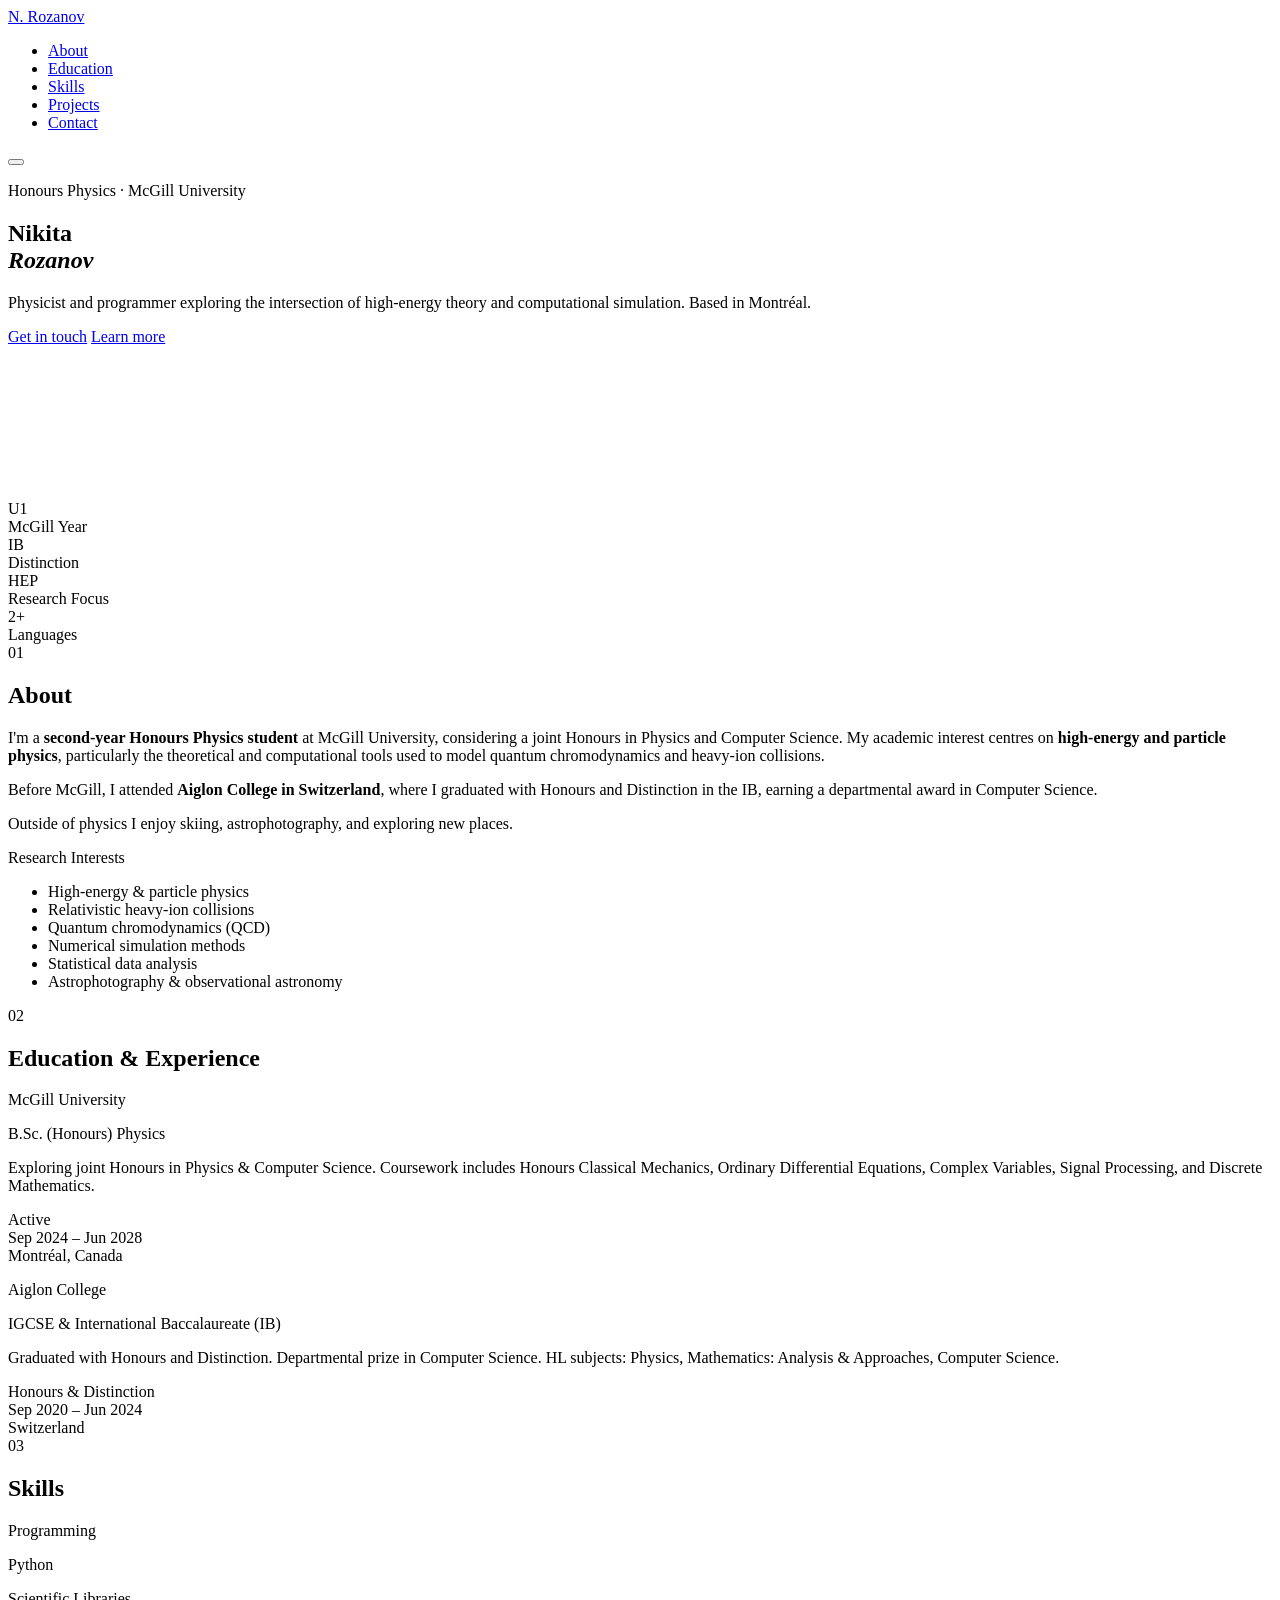
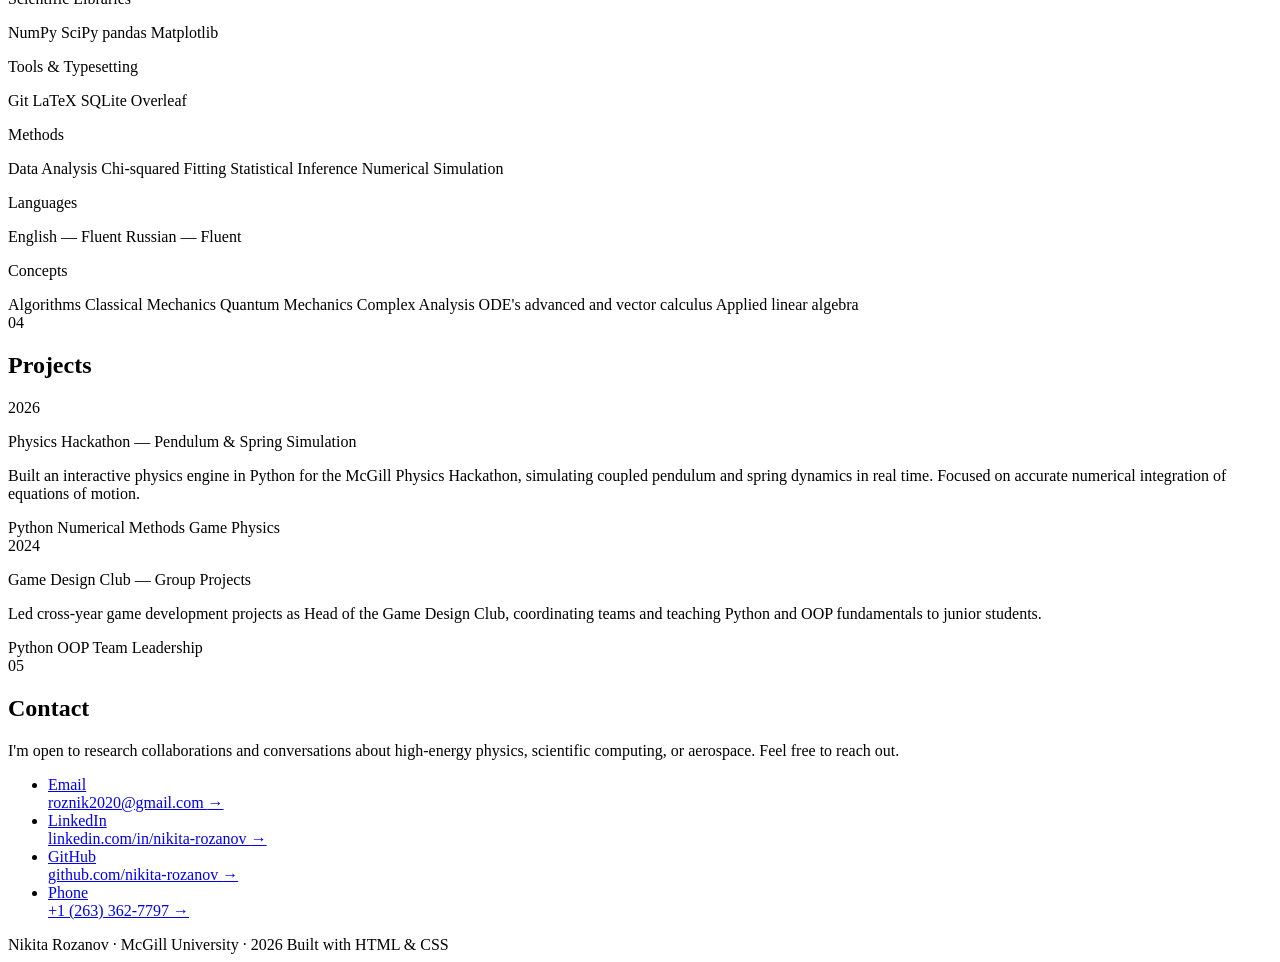
==== index.html @ 09c96216 "Remove Mission Space mention and Java from skills Co-Authored-By: Claude Sonnet 4.6 <noreply@anthrop" ====
<!DOCTYPE html>
<html lang="en">
<head>
  <meta charset="UTF-8" />
  <meta name="viewport" content="width=device-width, initial-scale=1.0" />
  <title>Nikita Rozanov — Physics &amp; CS</title>
  <link rel="preconnect" href="https://fonts.googleapis.com" />
  <link rel="preconnect" href="https://fonts.gstatic.com" crossorigin />
  <link href="https://fonts.googleapis.com/css2?family=EB+Garamond:ital,wght@0,400;0,500;0,600;1,400&family=Space+Mono:wght@400;700&display=swap" rel="stylesheet" />
  <link rel="stylesheet" href="css/style.css" />
  <link rel="stylesheet" href="css/animations.css" />
</head>
<body>

  <!-- READING PROGRESS -->
  <div id="progress-bar"></div>

  <!-- CUSTOM CURSOR -->
  <div id="cursor-dot"></div>
  <div id="cursor-ring"></div>

  <!-- NAV -->
  <nav id="navbar">
    <a href="#hero" class="nav-logo">N. Rozanov</a>
    <ul class="nav-links">
      <li><a href="#about">About</a></li>
      <li><a href="#education">Education</a></li>
      <li><a href="#skills">Skills</a></li>
      <li><a href="#projects">Projects</a></li>
      <li><a href="#contact">Contact</a></li>
    </ul>
    <button class="burger" id="burger" aria-label="Toggle menu">
      <span></span><span></span><span></span>
    </button>
  </nav>

  <!-- HERO -->
  <section id="hero">
    <div class="hero-left">
      <p class="hero-label">Honours Physics &middot; McGill University</p>
      <h1>Nikita<br><em>Rozanov</em></h1>
      <p class="hero-desc">
        Physicist and programmer exploring the intersection of high-energy theory and
        computational simulation. Based in Montr&eacute;al.
      </p>
      <div class="hero-ctas">
        <a href="#contact" class="btn btn-fill">Get in touch</a>
        <a href="#about" class="btn">Learn more</a>
      </div>
    </div>

    <div class="hero-right">
      <div class="particle-wrap">
        <canvas id="particleCanvas"></canvas>
      </div>
      <div class="hero-stats">
        <div class="stat">
          <div class="stat-num">U1</div>
          <div class="stat-label">McGill Year</div>
        </div>
        <div class="stat">
          <div class="stat-num">IB</div>
          <div class="stat-label">Distinction</div>
        </div>
        <div class="stat">
          <div class="stat-num">HEP</div>
          <div class="stat-label">Research Focus</div>
        </div>
        <div class="stat">
          <div class="stat-num">2+</div>
          <div class="stat-label">Languages</div>
        </div>
      </div>
    </div>
  </section>

  <main>

    <!-- ABOUT -->
    <section id="about">
      <div class="section-header reveal">
        <span class="section-num">01</span>
        <h2>About</h2>
      </div>
      <div class="about-grid">
        <div class="about-text reveal">
          <p>
            I'm a <strong>second-year Honours Physics student</strong> at McGill University,
            considering a joint Honours in Physics and Computer Science. My academic interest
            centres on <strong>high-energy and particle physics</strong>, particularly the
            theoretical and computational tools used to model quantum chromodynamics and
            heavy-ion collisions.
          </p>
          <p>
            Before McGill, I attended
            <strong>Aiglon College in Switzerland</strong>, where I graduated with Honours
            and Distinction in the IB, earning a departmental award in Computer Science.
          </p>
          <p>
            Outside of physics I enjoy skiing, astrophotography, and exploring new places.
          </p>
        </div>
        <div class="reveal">
          <p class="sub-label">Research Interests</p>
          <ul class="interests-list">
            <li>High-energy &amp; particle physics</li>
            <li>Relativistic heavy-ion collisions</li>
            <li>Quantum chromodynamics (QCD)</li>
            <li>Numerical simulation methods</li>
            <li>Statistical data analysis</li>
            <li>Astrophotography &amp; observational astronomy</li>
          </ul>
        </div>
      </div>
    </section>

    <!-- EDUCATION -->
    <section id="education">
      <div class="section-header reveal">
        <span class="section-num">02</span>
        <h2>Education &amp; Experience</h2>
      </div>

      <div class="edu-item reveal">
        <div class="edu-main">
          <p class="edu-school">McGill University</p>
          <p class="edu-degree">B.Sc. (Honours) Physics</p>
          <p class="edu-details">
            Exploring joint Honours in Physics &amp; Computer Science. Coursework includes
            Honours Classical Mechanics, Ordinary Differential Equations, Complex Variables,
            Signal Processing, and Discrete Mathematics.
          </p>
          <span class="edu-badge">Active</span>
        </div>
        <div class="edu-dates">Sep 2024 &ndash; Jun 2028<br>Montr&eacute;al, Canada</div>
      </div>


<div class="edu-item reveal">
        <div class="edu-main">
          <p class="edu-school">Aiglon College</p>
          <p class="edu-degree">IGCSE &amp; International Baccalaureate (IB)</p>
          <p class="edu-details">
            Graduated with Honours and Distinction. Departmental prize in Computer Science.
            HL subjects: Physics, Mathematics: Analysis &amp; Approaches, Computer Science.
          </p>
          <span class="edu-badge">Honours &amp; Distinction</span>
        </div>
        <div class="edu-dates">Sep 2020 &ndash; Jun 2024<br>Switzerland</div>
      </div>

    </section>

    <!-- SKILLS -->
    <section id="skills">
      <div class="section-header reveal">
        <span class="section-num">03</span>
        <h2>Skills</h2>
      </div>
      <div class="skills-grid">

        <div class="skill-card reveal">
          <p class="skill-card-title">Programming</p>
          <div class="tags">
            <span class="tag">Python</span>
          </div>
        </div>

        <div class="skill-card reveal">
          <p class="skill-card-title">Scientific Libraries</p>
          <div class="tags">
            <span class="tag">NumPy</span>
            <span class="tag">SciPy</span>
            <span class="tag">pandas</span>
            <span class="tag">Matplotlib</span>
          </div>
        </div>

        <div class="skill-card reveal">
          <p class="skill-card-title">Tools &amp; Typesetting</p>
          <div class="tags">
            <span class="tag">Git</span>
            <span class="tag">LaTeX</span>
            <span class="tag">SQLite</span>
            <span class="tag">Overleaf</span>
          </div>
        </div>

        <div class="skill-card reveal">
          <p class="skill-card-title">Methods</p>
          <div class="tags">
            <span class="tag">Data Analysis</span>
            <span class="tag">Chi-squared Fitting</span>
            <span class="tag">Statistical Inference</span>
            <span class="tag">Numerical Simulation</span>
          </div>
        </div>

        <div class="skill-card reveal">
          <p class="skill-card-title">Languages</p>
          <div class="tags">
            <span class="tag">English — Fluent</span>
            <span class="tag">Russian — Fluent</span>
          </div>
        </div>

        <div class="skill-card reveal">
          <p class="skill-card-title">Concepts</p>
          <div class="tags">
            <span class="tag">Algorithms</span>
            <span class="tag">Classical Mechanics</span>
            <span class="tag">Quantum Mechanics</span>
            <span class="tag">Complex Analysis</span>
            <span class="tag">ODE's</span>
            <span class="tag">advanced and vector calculus</span>
            <span class="tag">Applied linear algebra</span>
          </div>
        </div>

      </div>
    </section>

    <!-- PROJECTS -->
    <section id="projects">
      <div class="section-header reveal">
        <span class="section-num">04</span>
        <h2>Projects</h2>
      </div>
      <div class="projects-list">

        <div class="project-item reveal">
          <span class="project-year">2026</span>
          <div>
            <p class="project-title">Physics Hackathon — Pendulum &amp; Spring Simulation</p>
            <p class="project-desc">
              Built an interactive physics engine in Python for the McGill Physics Hackathon,
              simulating coupled pendulum and spring dynamics in real time. Focused on accurate
              numerical integration of equations of motion.
            </p>
            <div class="tags">
              <span class="tag">Python</span>
              <span class="tag">Numerical Methods</span>
              <span class="tag">Game Physics</span>
            </div>
          </div>
        </div>

        <div class="project-item reveal">
          <span class="project-year">2024</span>
          <div>
            <p class="project-title">Game Design Club — Group Projects</p>
            <p class="project-desc">
              Led cross-year game development projects as Head of the Game Design Club,
              coordinating teams and teaching Python and OOP fundamentals to junior students.
            </p>
            <div class="tags">
              <span class="tag">Python</span>
              <span class="tag">OOP</span>
              <span class="tag">Team Leadership</span>
            </div>
          </div>
        </div>

      </div>
    </section>

    <!-- CONTACT -->
    <section id="contact" class="contact-section">
      <div class="section-header reveal">
        <span class="section-num contact-num">05</span>
        <h2>Contact</h2>
      </div>
      <div class="contact-grid">
        <p class="contact-intro reveal">
          I'm open to research collaborations and conversations about high-energy physics,
          scientific computing, or aerospace. Feel free to reach out.
        </p>
        <ul class="contact-links reveal">
          <li>
            <a href="mailto:roznik2020@gmail.com">
              <span>
                <span class="link-type">Email</span><br>
                roznik2020@gmail.com
              </span>
              <span class="link-arrow">&rarr;</span>
            </a>
          </li>
          <li>
            <a href="https://linkedin.com" target="_blank" rel="noopener">
              <span>
                <span class="link-type">LinkedIn</span><br>
                linkedin.com/in/nikita-rozanov
              </span>
              <span class="link-arrow">&rarr;</span>
            </a>
          </li>
          <li>
            <a href="https://github.com" target="_blank" rel="noopener">
              <span>
                <span class="link-type">GitHub</span><br>
                github.com/nikita-rozanov
              </span>
              <span class="link-arrow">&rarr;</span>
            </a>
          </li>
          <li>
            <a href="tel:+12633627797">
              <span>
                <span class="link-type">Phone</span><br>
                +1 (263) 362-7797
              </span>
              <span class="link-arrow">&rarr;</span>
            </a>
          </li>
        </ul>
      </div>
    </section>

  </main>

  <footer>
    <span>Nikita Rozanov &middot; McGill University &middot; 2026</span>
    <span>Built with HTML &amp; CSS</span>
  </footer>

  <script src="js/main.js"></script>
</body>
</html>
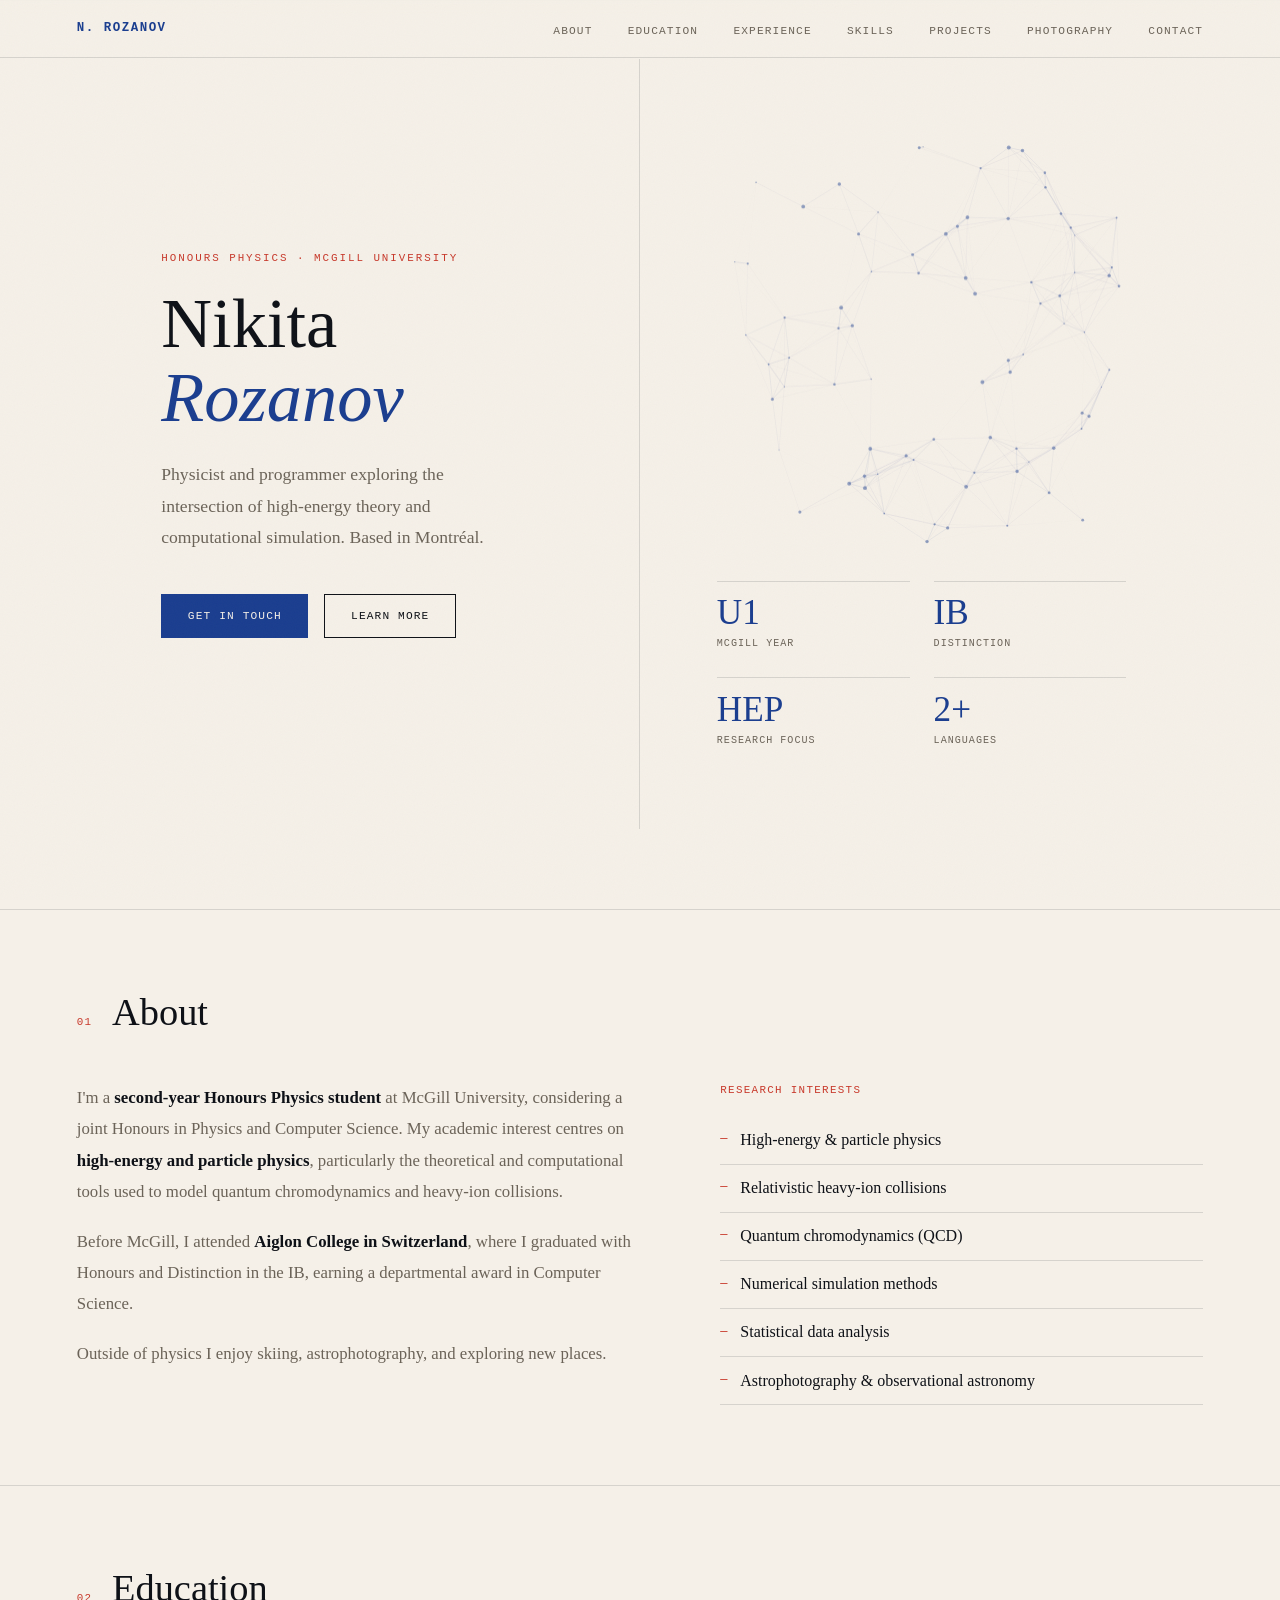
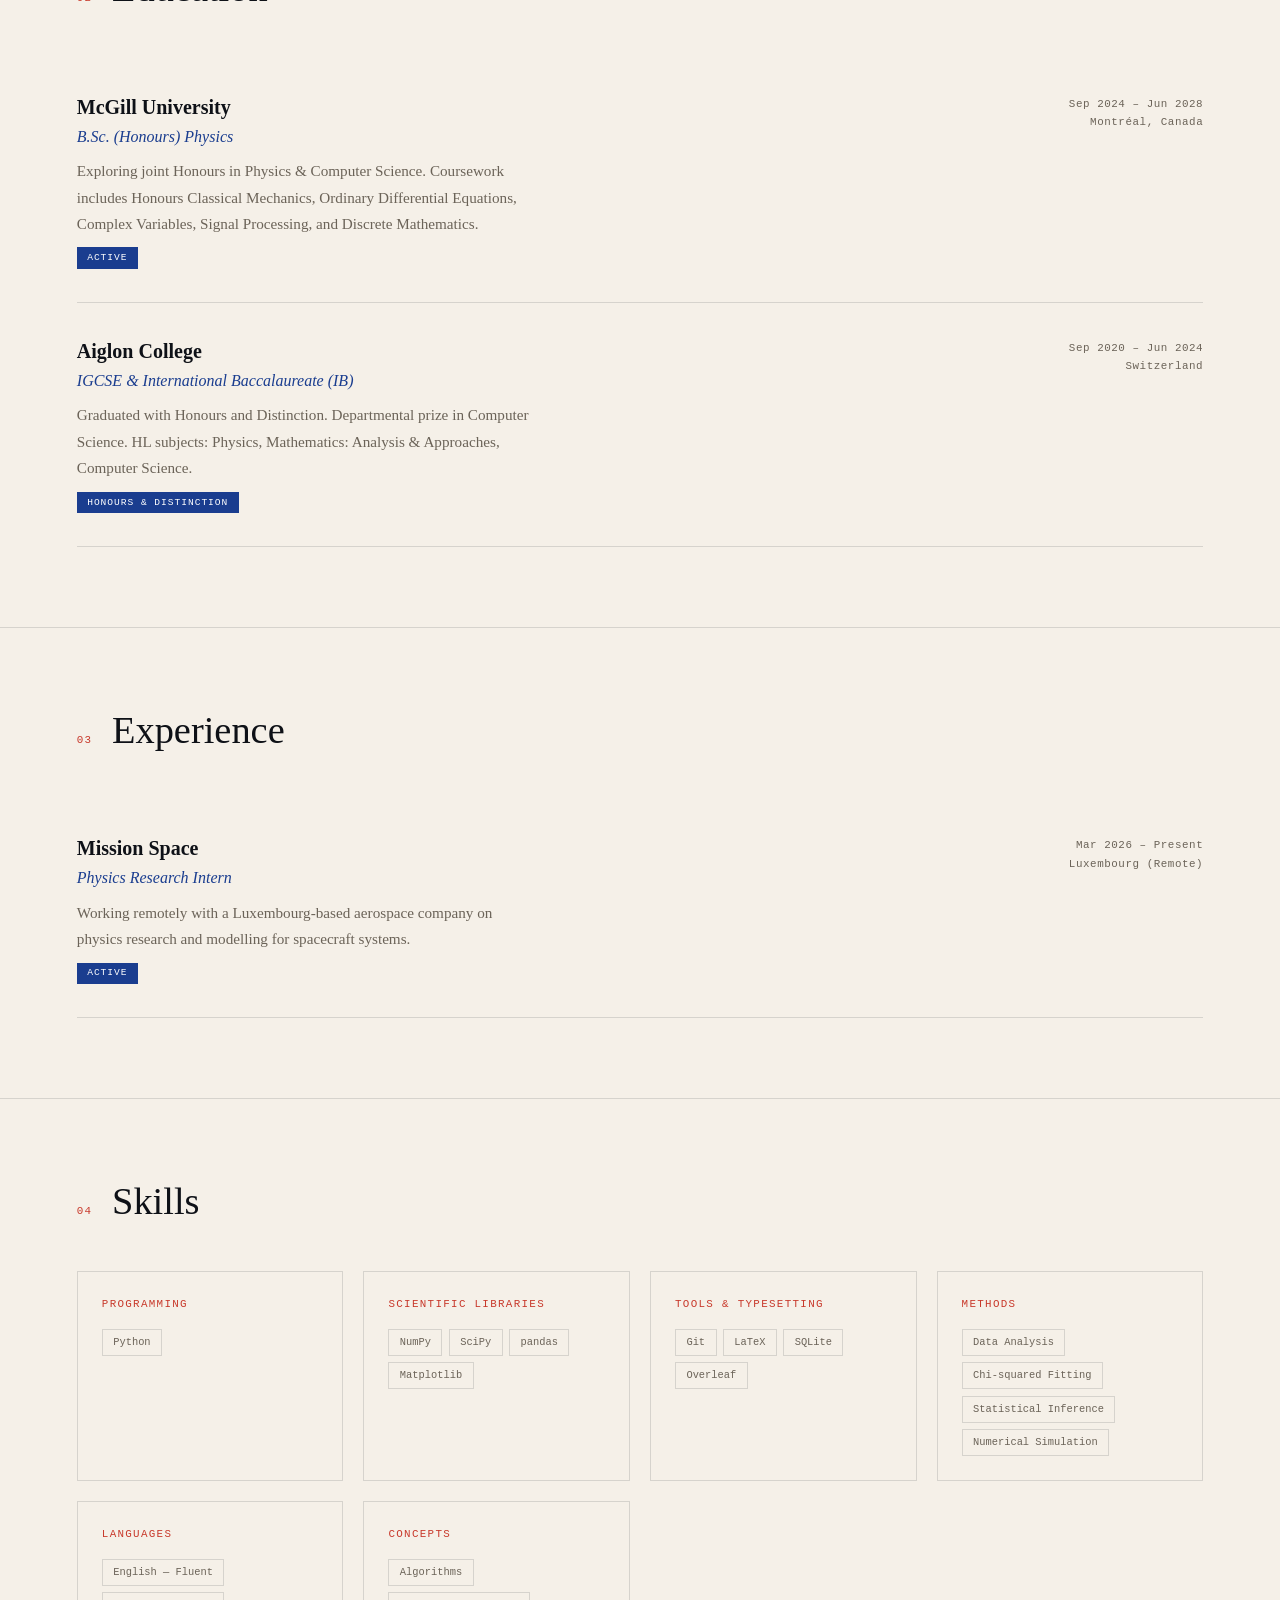
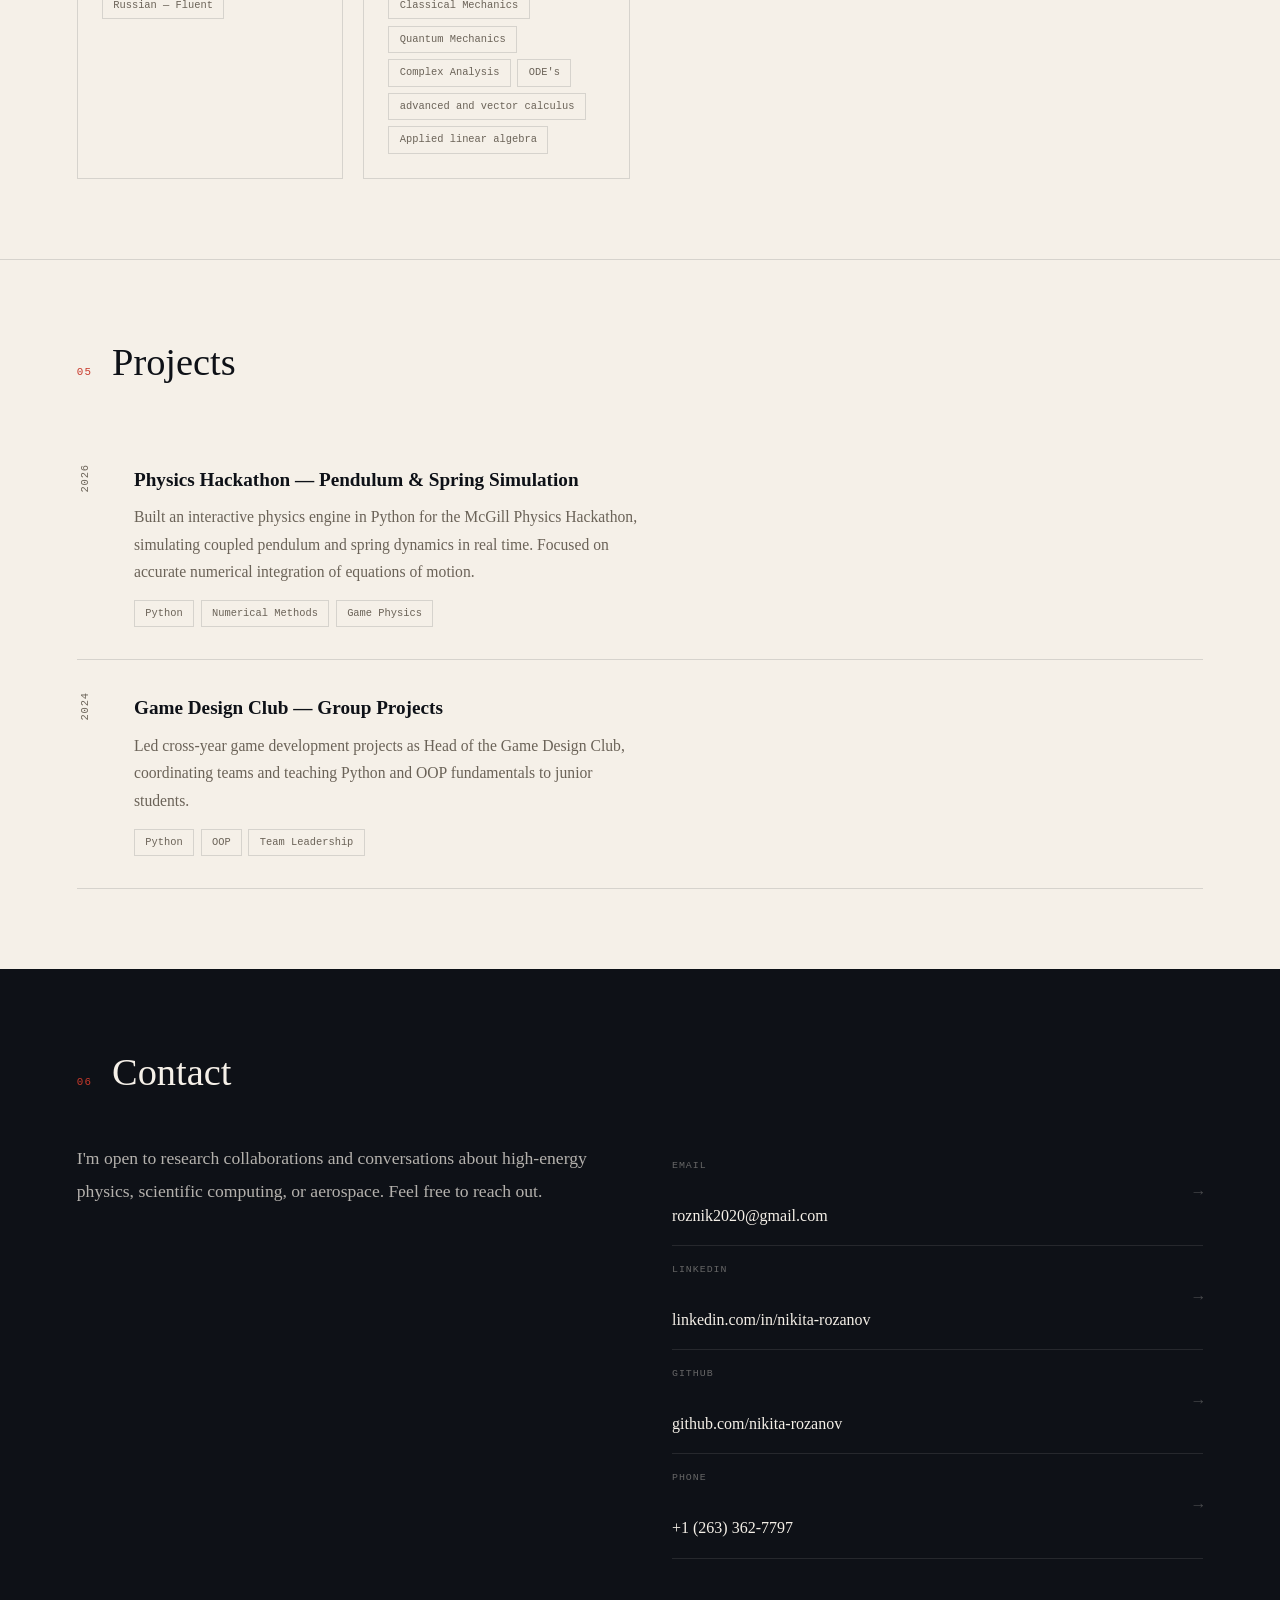
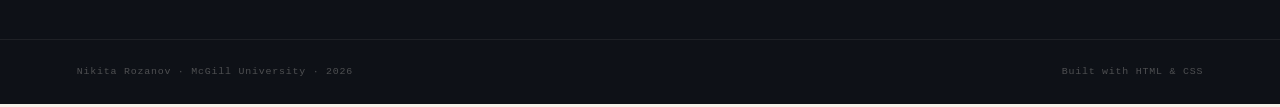
==== commit d56dcbb6: "Add photography page, split Education/Experience sections, fix canvas crash on photo page Co-Authore" ====
--- a/index.html
+++ b/index.html
@@ -15,18 +15,16 @@
   <!-- READING PROGRESS -->
   <div id="progress-bar"></div>
 
-  <!-- CUSTOM CURSOR -->
-  <div id="cursor-dot"></div>
-  <div id="cursor-ring"></div>
-
   <!-- NAV -->
   <nav id="navbar">
     <a href="#hero" class="nav-logo">N. Rozanov</a>
     <ul class="nav-links">
       <li><a href="#about">About</a></li>
       <li><a href="#education">Education</a></li>
+      <li><a href="#experience">Experience</a></li>
       <li><a href="#skills">Skills</a></li>
       <li><a href="#projects">Projects</a></li>
+      <li><a href="photography.html">Photography</a></li>
       <li><a href="#contact">Contact</a></li>
     </ul>
     <button class="burger" id="burger" aria-label="Toggle menu">
@@ -85,7 +83,7 @@
       <div class="about-grid">
         <div class="about-text reveal">
           <p>
-            I'm a <strong>second-year Honours Physics student</strong> at McGill University,
+            I'm a <strong>second-year Honours Physics student</strong> at <a href="https://www.mcgill.ca" target="_blank" rel="noopener">McGill University</a>,
             considering a joint Honours in Physics and Computer Science. My academic interest
             centres on <strong>high-energy and particle physics</strong>, particularly the
             theoretical and computational tools used to model quantum chromodynamics and
@@ -93,7 +91,7 @@
           </p>
           <p>
             Before McGill, I attended
-            <strong>Aiglon College in Switzerland</strong>, where I graduated with Honours
+            <a href="https://www.aiglon.ch" target="_blank" rel="noopener"><strong>Aiglon College in Switzerland</strong></a>, where I graduated with Honours
             and Distinction in the IB, earning a departmental award in Computer Science.
           </p>
           <p>
@@ -118,12 +116,12 @@
     <section id="education">
       <div class="section-header reveal">
         <span class="section-num">02</span>
-        <h2>Education &amp; Experience</h2>
+        <h2>Education</h2>
       </div>
 
       <div class="edu-item reveal">
         <div class="edu-main">
-          <p class="edu-school">McGill University</p>
+          <p class="edu-school"><a href="https://www.mcgill.ca" target="_blank" rel="noopener">McGill University</a></p>
           <p class="edu-degree">B.Sc. (Honours) Physics</p>
           <p class="edu-details">
             Exploring joint Honours in Physics &amp; Computer Science. Coursework includes
@@ -135,10 +133,9 @@
         <div class="edu-dates">Sep 2024 &ndash; Jun 2028<br>Montr&eacute;al, Canada</div>
       </div>
 
-
-<div class="edu-item reveal">
+      <div class="edu-item reveal">
         <div class="edu-main">
-          <p class="edu-school">Aiglon College</p>
+          <p class="edu-school"><a href="https://www.aiglon.ch" target="_blank" rel="noopener">Aiglon College</a></p>
           <p class="edu-degree">IGCSE &amp; International Baccalaureate (IB)</p>
           <p class="edu-details">
             Graduated with Honours and Distinction. Departmental prize in Computer Science.
@@ -151,10 +148,31 @@
 
     </section>
 
+    <!-- EXPERIENCE -->
+    <section id="experience">
+      <div class="section-header reveal">
+        <span class="section-num">03</span>
+        <h2>Experience</h2>
+      </div>
+
+      <div class="edu-item reveal">
+        <div class="edu-main">
+          <p class="edu-school"><a href="https://mission.space" target="_blank" rel="noopener">Mission Space</a></p>
+          <p class="edu-degree">Physics Research Intern</p>
+          <p class="edu-details">
+            Working remotely with a Luxembourg-based aerospace company on physics research and modelling for spacecraft systems.
+          </p>
+          <span class="edu-badge">Active</span>
+        </div>
+        <div class="edu-dates">Mar 2026 &ndash; Present<br>Luxembourg (Remote)</div>
+      </div>
+
+    </section>
+
     <!-- SKILLS -->
     <section id="skills">
       <div class="section-header reveal">
-        <span class="section-num">03</span>
+        <span class="section-num">04</span>
         <h2>Skills</h2>
       </div>
       <div class="skills-grid">
@@ -223,7 +241,7 @@
     <!-- PROJECTS -->
     <section id="projects">
       <div class="section-header reveal">
-        <span class="section-num">04</span>
+        <span class="section-num">05</span>
         <h2>Projects</h2>
       </div>
       <div class="projects-list">
@@ -267,7 +285,7 @@
     <!-- CONTACT -->
     <section id="contact" class="contact-section">
       <div class="section-header reveal">
-        <span class="section-num contact-num">05</span>
+        <span class="section-num contact-num">06</span>
         <h2>Contact</h2>
       </div>
       <div class="contact-grid">
--- a/css/style.css
+++ b/css/style.css
@@ -0,0 +1,585 @@
+/* ── RESET & BASE ────────────────────────────────── */
+*, *::before, *::after { box-sizing: border-box; margin: 0; padding: 0; }
+
+:root {
+  --ink:     #0e1117;
+  --paper:   #f5f0e8;
+  --surface: #ede8df;
+  --accent:  #1a3d8f;
+  --red:     #c8392b;
+  --muted:   #6b6358;
+  --rule:    rgba(14,17,23,0.13);
+  --gutter:  clamp(1.5rem, 6vw, 5rem);
+  --serif:   'EB Garamond', Georgia, serif;
+  --mono:    'Space Mono', monospace;
+  --nav-h:   58px;
+}
+
+html { scroll-behavior: smooth; overflow-x: hidden; }
+
+body {
+  font-family: var(--serif);
+  font-size: 18px;
+  line-height: 1.65;
+  color: var(--ink);
+  background: var(--paper);
+}
+
+/* paper noise texture */
+body::before {
+  content: '';
+  position: fixed;
+  inset: 0;
+  pointer-events: none;
+  z-index: 999;
+  opacity: 0.03;
+  background-image: url("data:image/svg+xml,%3Csvg viewBox='0 0 200 200' xmlns='http://www.w3.org/2000/svg'%3E%3Cfilter id='n'%3E%3CfeTurbulence type='fractalNoise' baseFrequency='0.9' numOctaves='4' stitchTiles='stitch'/%3E%3C/filter%3E%3Crect width='100%25' height='100%25' filter='url(%23n)'/%3E%3C/svg%3E");
+  background-size: 200px;
+}
+
+a { color: inherit; text-decoration: none; }
+ul { list-style: none; }
+
+/* ── NAV ─────────────────────────────────────────── */
+#navbar {
+  position: fixed;
+  top: 0; left: 0; right: 0;
+  height: var(--nav-h);
+  z-index: 200;
+  display: flex;
+  justify-content: space-between;
+  align-items: center;
+  padding: 0 var(--gutter);
+  border-bottom: 1px solid var(--rule);
+  background: rgba(245, 240, 232, 0.92);
+  backdrop-filter: blur(10px);
+}
+
+.nav-logo {
+  font-family: var(--mono);
+  font-size: 0.78rem;
+  font-weight: 700;
+  letter-spacing: 0.12em;
+  text-transform: uppercase;
+  color: var(--accent);
+}
+
+.nav-links {
+  display: flex;
+  gap: 2.2rem;
+}
+
+.nav-links a {
+  font-family: var(--mono);
+  font-size: 0.7rem;
+  letter-spacing: 0.1em;
+  text-transform: uppercase;
+  color: var(--muted);
+  transition: color 0.2s;
+}
+
+.nav-links a:hover,
+.nav-links a.active { color: var(--accent); }
+
+.burger {
+  display: none;
+  flex-direction: column;
+  gap: 5px;
+  background: none;
+  border: none;
+  cursor: pointer;
+  padding: 4px;
+}
+
+.burger span {
+  display: block;
+  width: 20px; height: 1.5px;
+  background: var(--ink);
+  transition: transform 0.3s, opacity 0.3s;
+}
+
+.burger.open span:nth-child(1) { transform: translateY(6.5px) rotate(45deg); }
+.burger.open span:nth-child(2) { opacity: 0; }
+.burger.open span:nth-child(3) { transform: translateY(-6.5px) rotate(-45deg); }
+
+/* ── HERO ────────────────────────────────────────── */
+#hero {
+  min-height: 100vh;
+  display: grid;
+  grid-template-columns: 1fr 1fr;
+  padding-top: var(--nav-h);
+}
+
+.hero-left {
+  display: flex;
+  flex-direction: column;
+  justify-content: center;
+  padding: 5rem var(--gutter) 5rem calc(var(--gutter) * 1.1);
+  border-right: 1px solid var(--rule);
+}
+
+.hero-left > * {
+  animation: fadeUp 0.7s ease both;
+}
+.hero-label  { animation-delay: 0.1s; }
+.hero-left h1          { animation-delay: 0.22s; }
+.hero-desc   { animation-delay: 0.34s; }
+.hero-ctas   { animation-delay: 0.46s; }
+
+.hero-label {
+  font-family: var(--mono);
+  font-size: 0.68rem;
+  letter-spacing: 0.18em;
+  text-transform: uppercase;
+  color: var(--red);
+  margin-bottom: 1.2rem;
+}
+
+h1 {
+  font-size: clamp(3rem, 5.5vw, 5.5rem);
+  font-weight: 500;
+  line-height: 1.05;
+  margin-bottom: 1.5rem;
+}
+
+h1 em {
+  font-style: italic;
+  color: var(--accent);
+}
+
+.hero-desc {
+  font-size: 1.1rem;
+  color: var(--muted);
+  max-width: 38ch;
+  margin-bottom: 2.5rem;
+  line-height: 1.8;
+}
+
+.hero-ctas {
+  display: flex;
+  gap: 1rem;
+  flex-wrap: wrap;
+}
+
+.btn {
+  font-family: var(--mono);
+  font-size: 0.7rem;
+  letter-spacing: 0.1em;
+  text-transform: uppercase;
+  padding: 0.75rem 1.6rem;
+  border: 1.5px solid var(--ink);
+  color: var(--ink);
+  transition: background 0.2s, color 0.2s;
+  cursor: pointer;
+}
+
+.btn:hover {
+  background: var(--ink);
+  color: var(--paper);
+}
+
+.btn-fill {
+  background: var(--accent);
+  border-color: var(--accent);
+  color: var(--paper);
+}
+
+.btn-fill:hover {
+  background: var(--ink);
+  border-color: var(--ink);
+}
+
+.hero-right {
+  display: flex;
+  flex-direction: column;
+  justify-content: center;
+  padding: 5rem var(--gutter);
+  gap: 2rem;
+}
+
+.particle-wrap {
+  width: 100%;
+  aspect-ratio: 1;
+  max-width: 420px;
+}
+
+.particle-wrap canvas {
+  width: 100%;
+  height: 100%;
+  display: block;
+}
+
+.hero-stats {
+  display: grid;
+  grid-template-columns: 1fr 1fr;
+  gap: 1.5rem;
+  width: 100%;
+}
+
+.stat {
+  border-top: 1px solid var(--rule);
+  padding-top: 0.8rem;
+}
+
+.stat-num {
+  font-family: var(--serif);
+  font-size: 2.2rem;
+  font-weight: 500;
+  color: var(--accent);
+  line-height: 1.1;
+}
+
+.stat-label {
+  font-family: var(--mono);
+  font-size: 0.63rem;
+  letter-spacing: 0.1em;
+  text-transform: uppercase;
+  color: var(--muted);
+  margin-top: 0.2rem;
+}
+
+/* ── SECTIONS ────────────────────────────────────── */
+section {
+  padding: 5rem var(--gutter);
+  border-top: 1px solid var(--rule);
+}
+
+.section-header {
+  display: flex;
+  align-items: baseline;
+  gap: 1.25rem;
+  margin-bottom: 3rem;
+}
+
+.section-num {
+  font-family: var(--mono);
+  font-size: 0.68rem;
+  color: var(--red);
+  letter-spacing: 0.1em;
+}
+
+h2 {
+  font-size: clamp(1.8rem, 3vw, 2.8rem);
+  font-weight: 500;
+  line-height: 1.15;
+}
+
+/* ── ABOUT ───────────────────────────────────────── */
+.about-grid {
+  display: grid;
+  grid-template-columns: 1.2fr 1fr;
+  gap: 4rem;
+}
+
+.about-text p {
+  font-size: 1.05rem;
+  color: var(--muted);
+  margin-bottom: 1.2rem;
+  line-height: 1.85;
+}
+
+.about-text p strong { color: var(--ink); font-weight: 600; }
+
+.sub-label {
+  font-family: var(--mono);
+  font-size: 0.68rem;
+  letter-spacing: 0.12em;
+  text-transform: uppercase;
+  color: var(--red);
+  margin-bottom: 1rem;
+}
+
+.interests-list li {
+  padding: 0.65rem 0;
+  border-bottom: 1px solid var(--rule);
+  font-size: 1rem;
+  display: flex;
+  align-items: center;
+  gap: 0.8rem;
+}
+
+.interests-list li::before {
+  content: '—';
+  font-family: var(--mono);
+  color: var(--red);
+  font-size: 0.75rem;
+  flex-shrink: 0;
+}
+
+/* ── EDUCATION ───────────────────────────────────── */
+.edu-item {
+  display: grid;
+  grid-template-columns: 1fr auto;
+  gap: 2rem;
+  padding: 2rem 0;
+  border-bottom: 1px solid var(--rule);
+}
+
+.edu-school {
+  font-size: 1.25rem;
+  font-weight: 600;
+  color: var(--ink);
+}
+
+.edu-degree {
+  font-style: italic;
+  color: var(--accent);
+  margin-bottom: 0.5rem;
+  font-size: 1rem;
+}
+
+.edu-details {
+  font-size: 0.95rem;
+  color: var(--muted);
+  line-height: 1.75;
+  max-width: 60ch;
+}
+
+.edu-dates {
+  font-family: var(--mono);
+  font-size: 0.68rem;
+  color: var(--muted);
+  white-space: nowrap;
+  letter-spacing: 0.05em;
+  line-height: 1.7;
+  padding-top: 0.25rem;
+  text-align: right;
+}
+
+.edu-badge {
+  display: inline-block;
+  font-family: var(--mono);
+  font-size: 0.6rem;
+  letter-spacing: 0.1em;
+  text-transform: uppercase;
+  background: var(--accent);
+  color: white;
+  padding: 0.18rem 0.65rem;
+  margin-top: 0.6rem;
+}
+
+.edu-badge--red { background: var(--red); }
+
+/* ── SKILLS ──────────────────────────────────────── */
+.skills-grid {
+  display: grid;
+  grid-template-columns: repeat(auto-fit, minmax(240px, 1fr));
+  gap: 1.25rem;
+}
+
+.skill-card {
+  border: 1px solid var(--rule);
+  padding: 1.5rem;
+  transition: border-color 0.2s, transform 0.2s;
+}
+
+.skill-card:hover {
+  border-color: var(--accent);
+  transform: translateY(-2px);
+}
+
+.skill-card-title {
+  font-family: var(--mono);
+  font-size: 0.68rem;
+  letter-spacing: 0.12em;
+  text-transform: uppercase;
+  color: var(--red);
+  margin-bottom: 0.9rem;
+}
+
+.tags {
+  display: flex;
+  flex-wrap: wrap;
+  gap: 0.4rem;
+}
+
+.tag {
+  font-family: var(--mono);
+  font-size: 0.65rem;
+  padding: 0.25rem 0.65rem;
+  border: 1px solid var(--rule);
+  color: var(--muted);
+  transition: border-color 0.2s, color 0.2s;
+}
+
+.tag:hover {
+  border-color: var(--accent);
+  color: var(--accent);
+}
+
+/* ── PROJECTS ────────────────────────────────────── */
+.projects-list {
+  display: flex;
+  flex-direction: column;
+}
+
+.project-item {
+  display: grid;
+  grid-template-columns: auto 1fr;
+  gap: 2.5rem;
+  padding: 2rem 0;
+  border-bottom: 1px solid var(--rule);
+  align-items: start;
+}
+
+.project-year {
+  font-family: var(--mono);
+  font-size: 0.65rem;
+  color: var(--muted);
+  letter-spacing: 0.08em;
+  writing-mode: vertical-rl;
+  text-transform: uppercase;
+  transform: rotate(180deg);
+  padding-top: 0.2rem;
+}
+
+.project-title {
+  font-size: 1.2rem;
+  font-weight: 600;
+  color: var(--ink);
+  margin-bottom: 0.5rem;
+}
+
+.project-desc {
+  font-size: 0.98rem;
+  color: var(--muted);
+  line-height: 1.75;
+  margin-bottom: 0.9rem;
+  max-width: 65ch;
+}
+
+/* ── CONTACT ─────────────────────────────────────── */
+.contact-section {
+  background: var(--ink);
+  color: var(--paper);
+}
+
+.contact-section h2 { color: var(--paper); }
+.contact-num { color: var(--red) !important; }
+
+.contact-grid {
+  display: grid;
+  grid-template-columns: 1fr 1fr;
+  gap: 4rem;
+  align-items: start;
+}
+
+.contact-intro {
+  font-size: 1.1rem;
+  line-height: 1.85;
+  color: rgba(245, 240, 232, 0.72);
+}
+
+.contact-links {
+  display: flex;
+  flex-direction: column;
+}
+
+.contact-links li {
+  border-bottom: 1px solid rgba(245, 240, 232, 0.1);
+}
+
+.contact-links a {
+  display: flex;
+  align-items: center;
+  justify-content: space-between;
+  padding: 1rem 0;
+  color: var(--paper);
+  font-size: 1rem;
+  transition: color 0.2s;
+}
+
+.contact-links a:hover { color: var(--red); }
+
+.link-type {
+  font-family: var(--mono);
+  font-size: 0.62rem;
+  letter-spacing: 0.1em;
+  text-transform: uppercase;
+  color: rgba(245, 240, 232, 0.38);
+  display: block;
+  margin-bottom: 2px;
+}
+
+.link-arrow {
+  font-family: var(--mono);
+  color: rgba(245, 240, 232, 0.25);
+  transition: color 0.2s;
+}
+
+.contact-links a:hover .link-arrow { color: var(--red); }
+
+/* ── FOOTER ──────────────────────────────────────── */
+footer {
+  background: var(--ink);
+  border-top: 1px solid rgba(245, 240, 232, 0.07);
+  padding: 1.5rem var(--gutter);
+  display: flex;
+  justify-content: space-between;
+  align-items: center;
+}
+
+footer span {
+  font-family: var(--mono);
+  font-size: 0.62rem;
+  color: rgba(245, 240, 232, 0.28);
+  letter-spacing: 0.08em;
+}
+
+/* ── READING PROGRESS BAR ────────────────────────── */
+#progress-bar {
+  position: fixed;
+  top: 0; left: 0;
+  height: 2px;
+  width: 0%;
+  background: var(--red);
+  z-index: 300;
+  transition: width 0.1s linear;
+}
+
+/* ── RESPONSIVE ──────────────────────────────────── */
+@media (max-width: 820px) {
+  #hero {
+    grid-template-columns: 1fr;
+  }
+
+  .hero-left {
+    border-right: none;
+    padding-top: calc(var(--nav-h) + 3rem);
+  }
+
+  .hero-right { display: none; }
+
+  .about-grid   { grid-template-columns: 1fr; gap: 2.5rem; }
+  .contact-grid { grid-template-columns: 1fr; gap: 2.5rem; }
+  .edu-item     { grid-template-columns: 1fr; }
+  .edu-dates    { text-align: left; }
+
+  .nav-links {
+    display: none;
+    flex-direction: column;
+    gap: 0;
+    position: absolute;
+    top: var(--nav-h);
+    left: 0; right: 0;
+    background: rgba(245, 240, 232, 0.97);
+    border-bottom: 1px solid var(--rule);
+  }
+
+  .nav-links.open { display: flex; }
+
+  .nav-links li { border-bottom: 1px solid var(--rule); }
+
+  .nav-links a {
+    display: block;
+    padding: 0.9rem var(--gutter);
+    font-size: 0.75rem;
+  }
+
+  .burger { display: flex; }
+}
+
+@media (max-width: 520px) {
+  .project-item { grid-template-columns: 1fr; }
+  .project-year { writing-mode: horizontal-tb; transform: none; }
+}
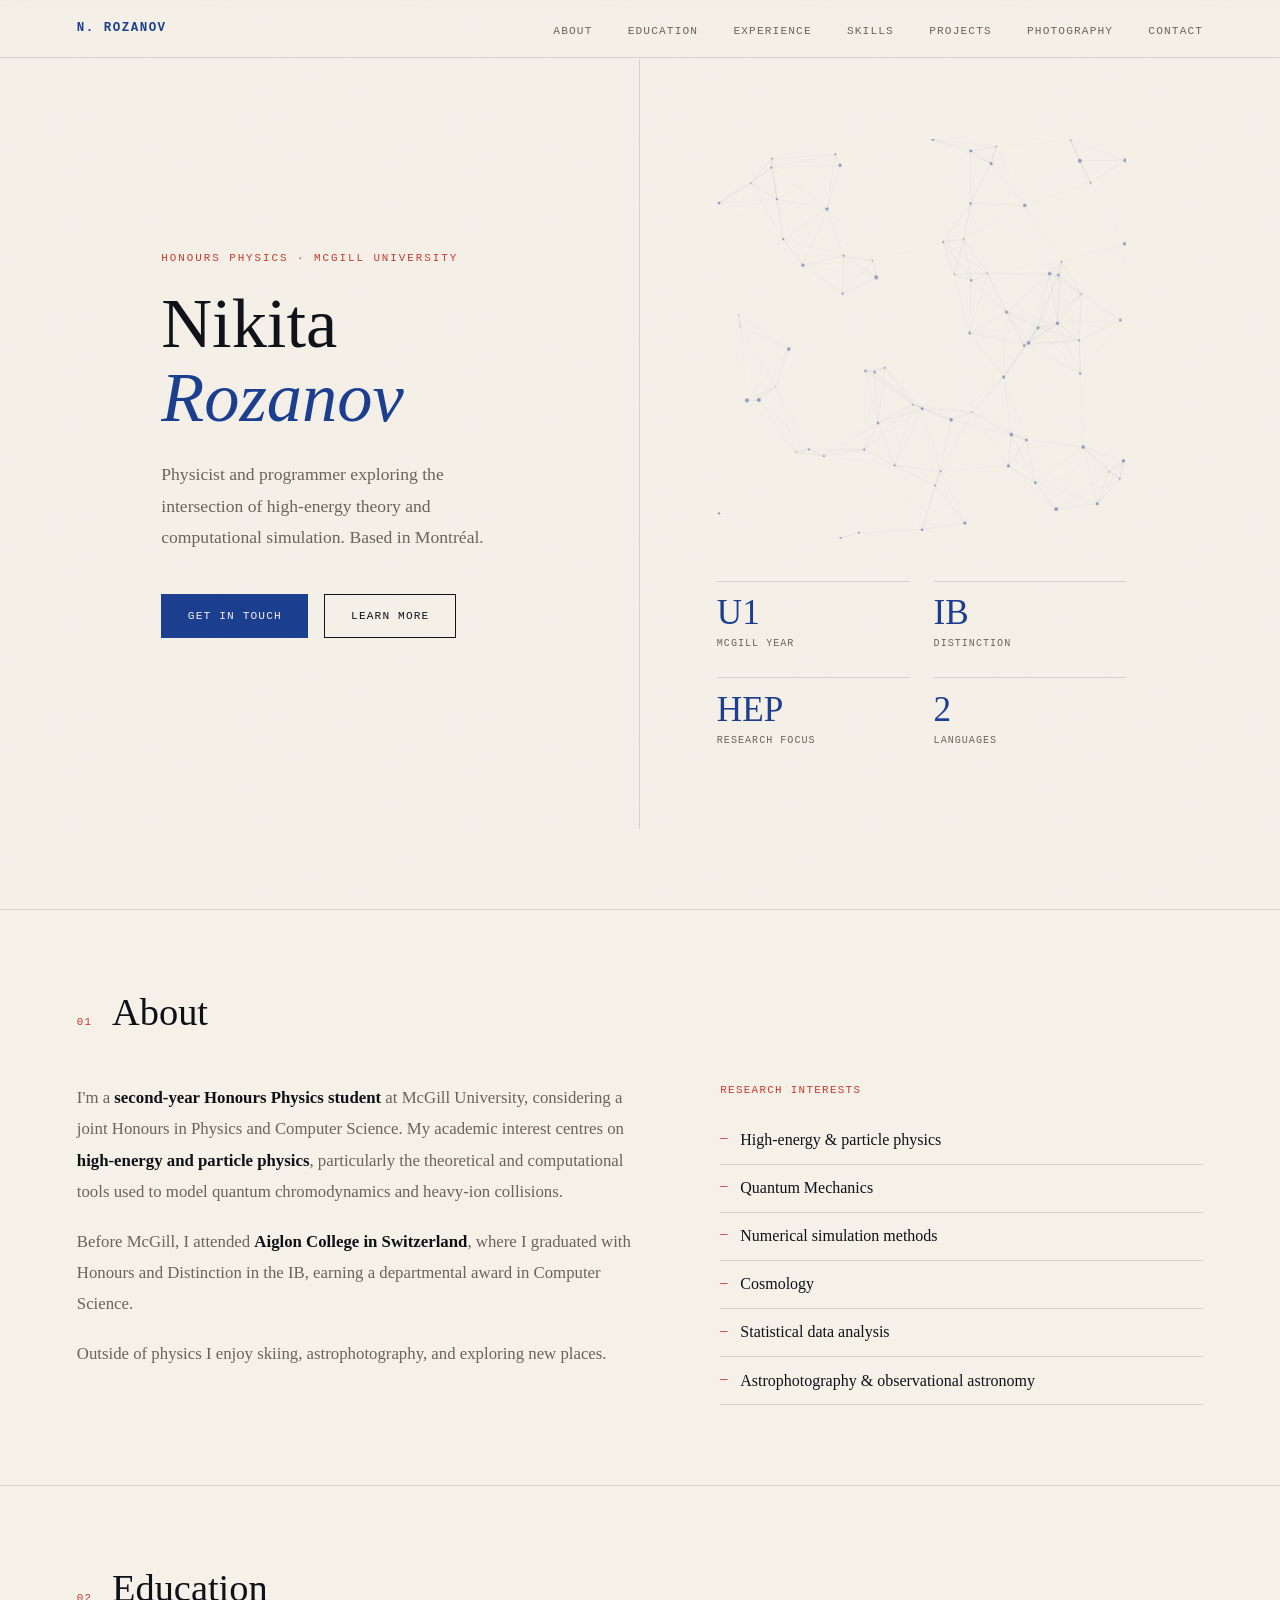
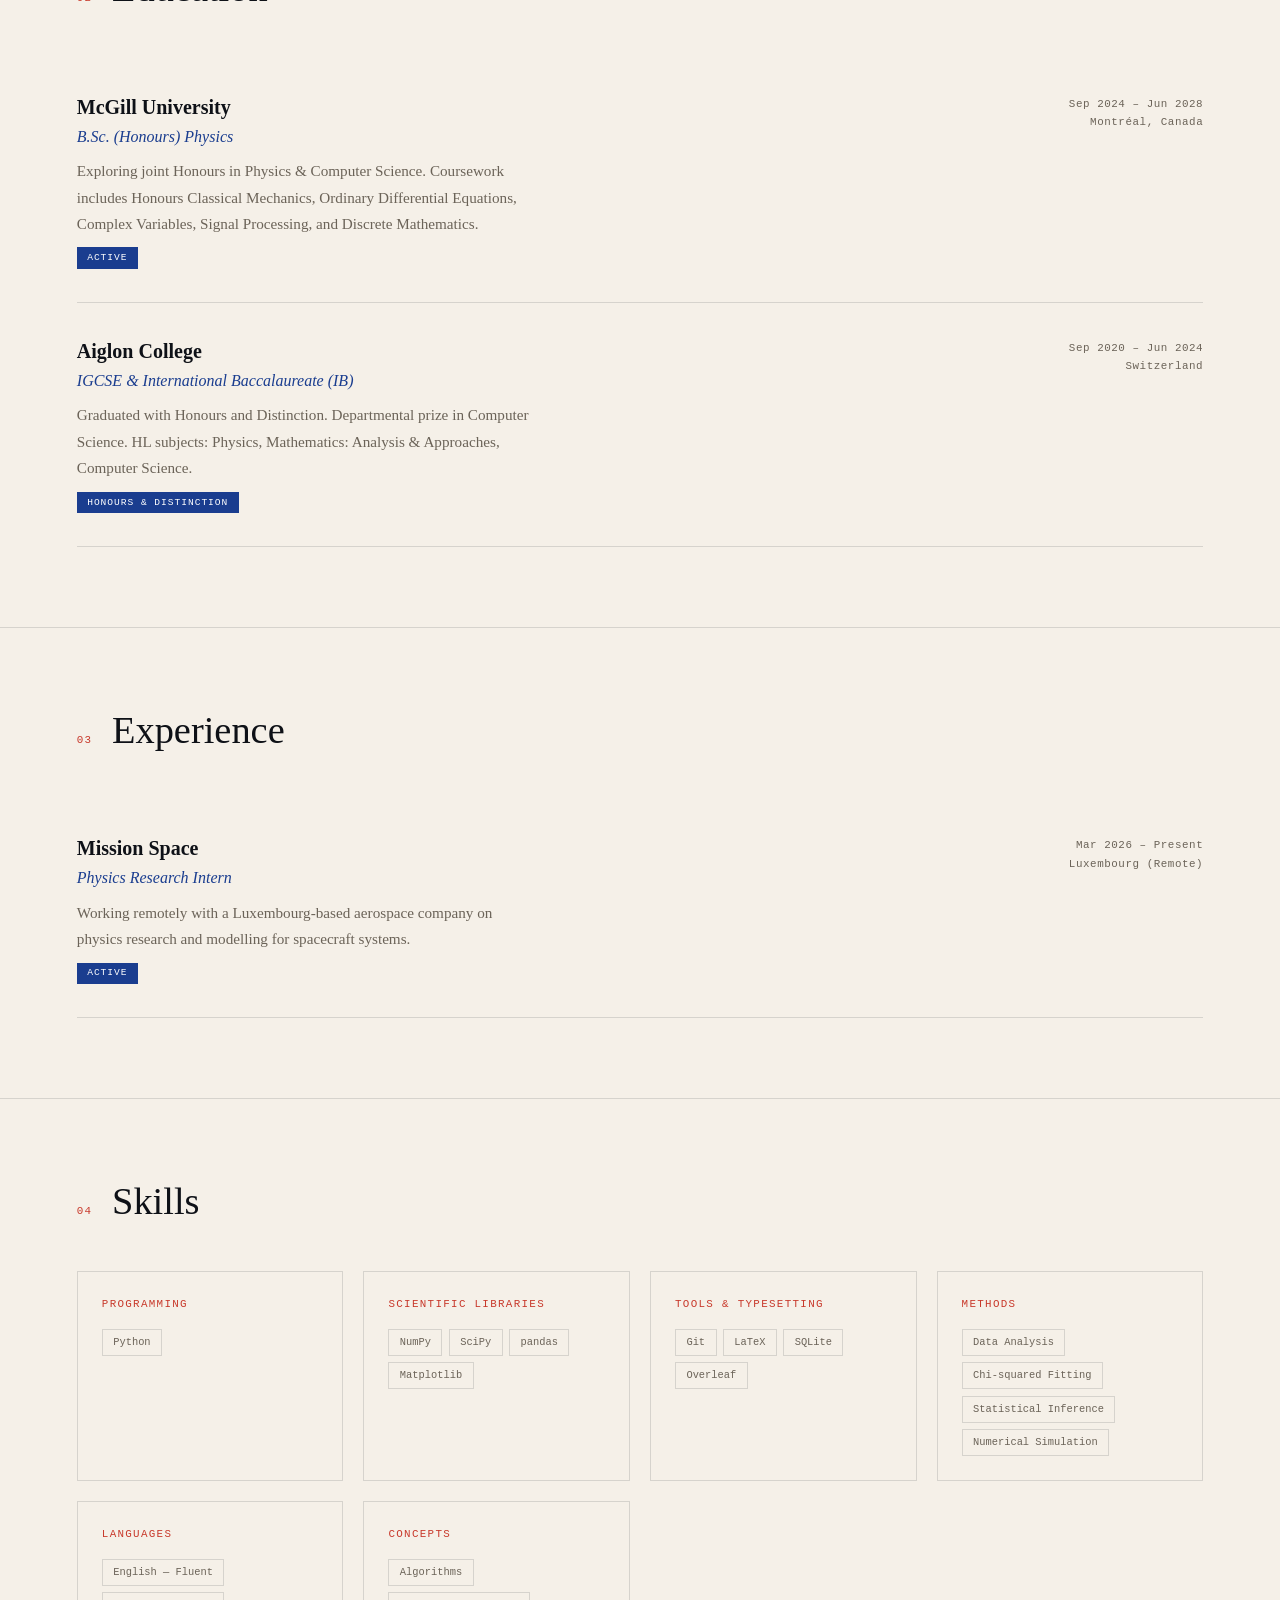
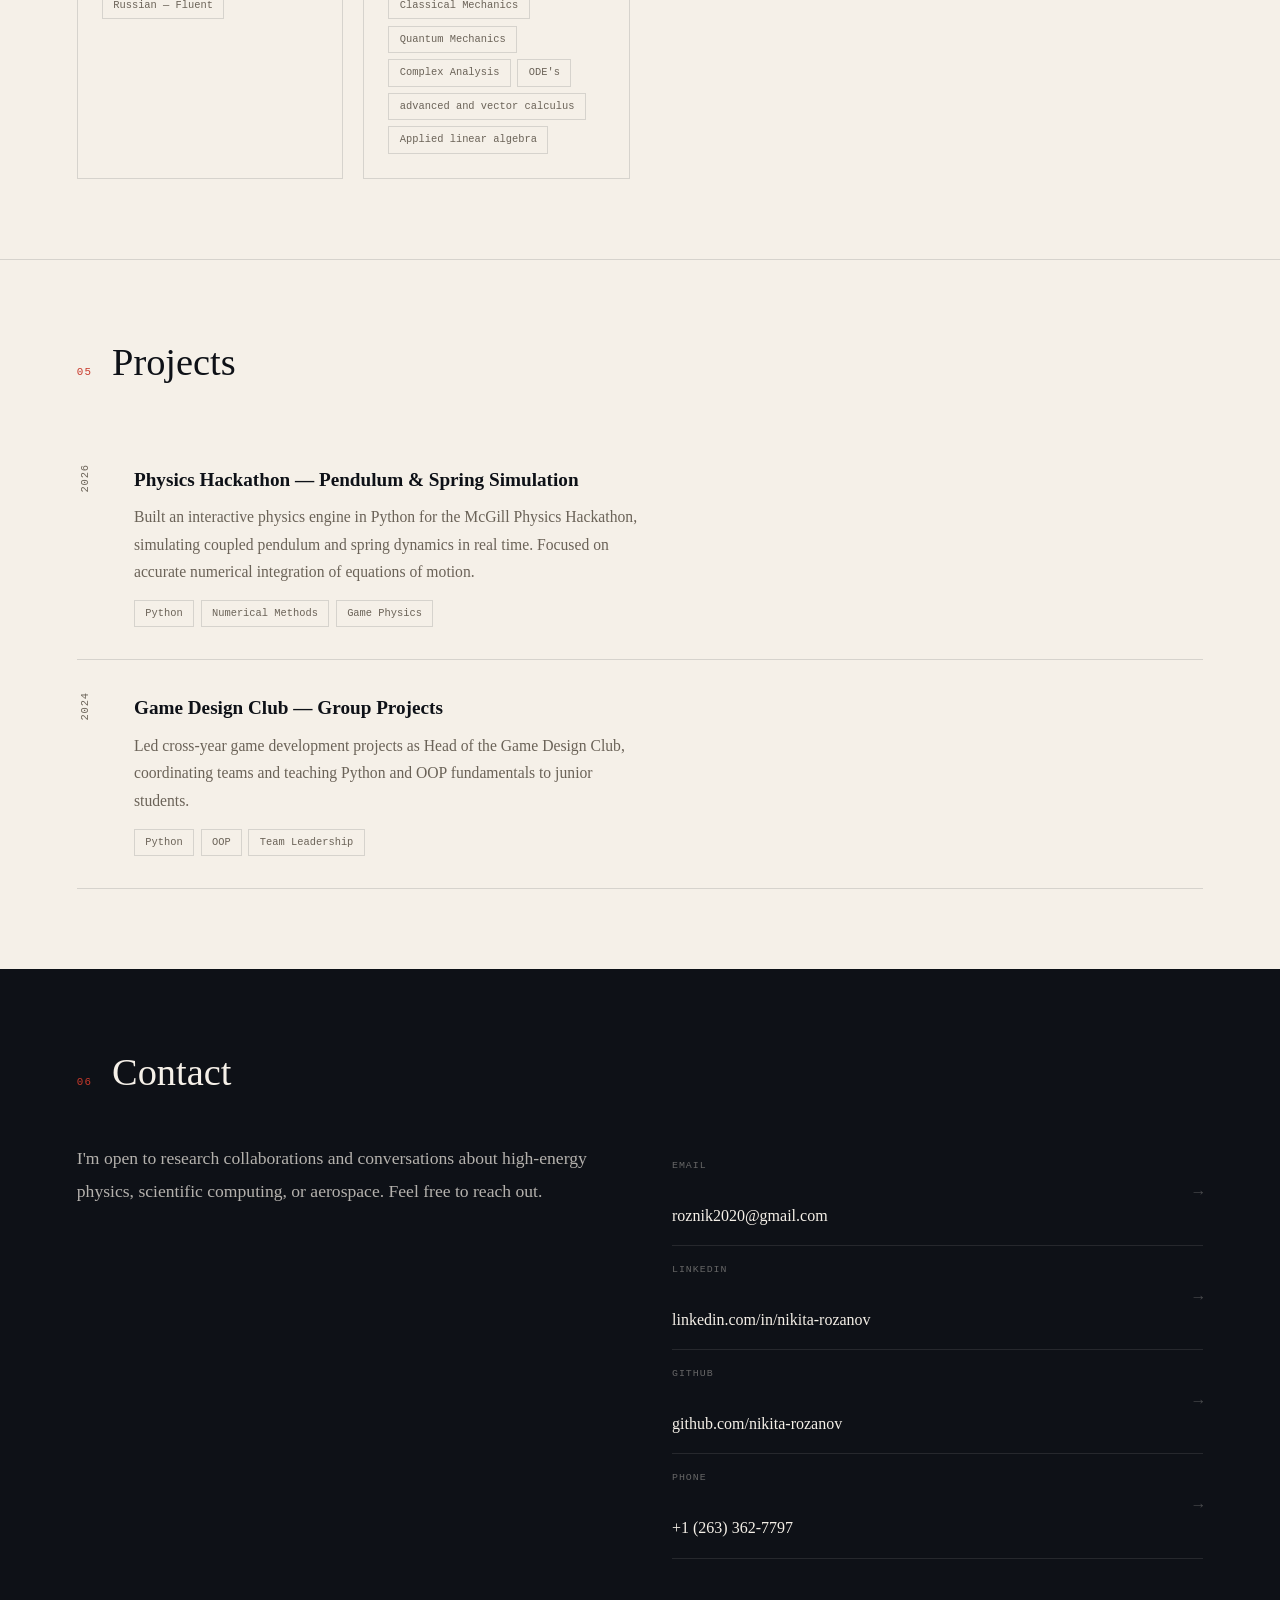
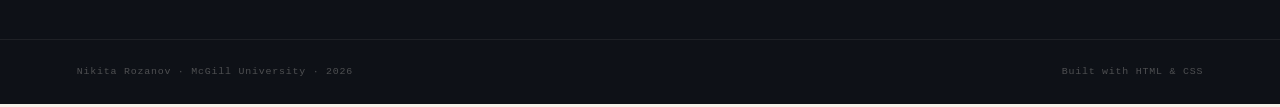
==== commit 7ba92e79: "Update languages stat from 2+ to 2 Co-Authored-By: Claude Sonnet 4.6 <noreply@anthropic.com>" ====
--- a/index.html
+++ b/index.html
@@ -65,7 +65,7 @@
           <div class="stat-label">Research Focus</div>
         </div>
         <div class="stat">
-          <div class="stat-num">2+</div>
+          <div class="stat-num">2</div>
           <div class="stat-label">Languages</div>
         </div>
       </div>
@@ -102,9 +102,9 @@
           <p class="sub-label">Research Interests</p>
           <ul class="interests-list">
             <li>High-energy &amp; particle physics</li>
-            <li>Relativistic heavy-ion collisions</li>
-            <li>Quantum chromodynamics (QCD)</li>
+            <li>Quantum Mechanics</li>
             <li>Numerical simulation methods</li>
+            <li>Cosmology</li>
             <li>Statistical data analysis</li>
             <li>Astrophotography &amp; observational astronomy</li>
           </ul>
